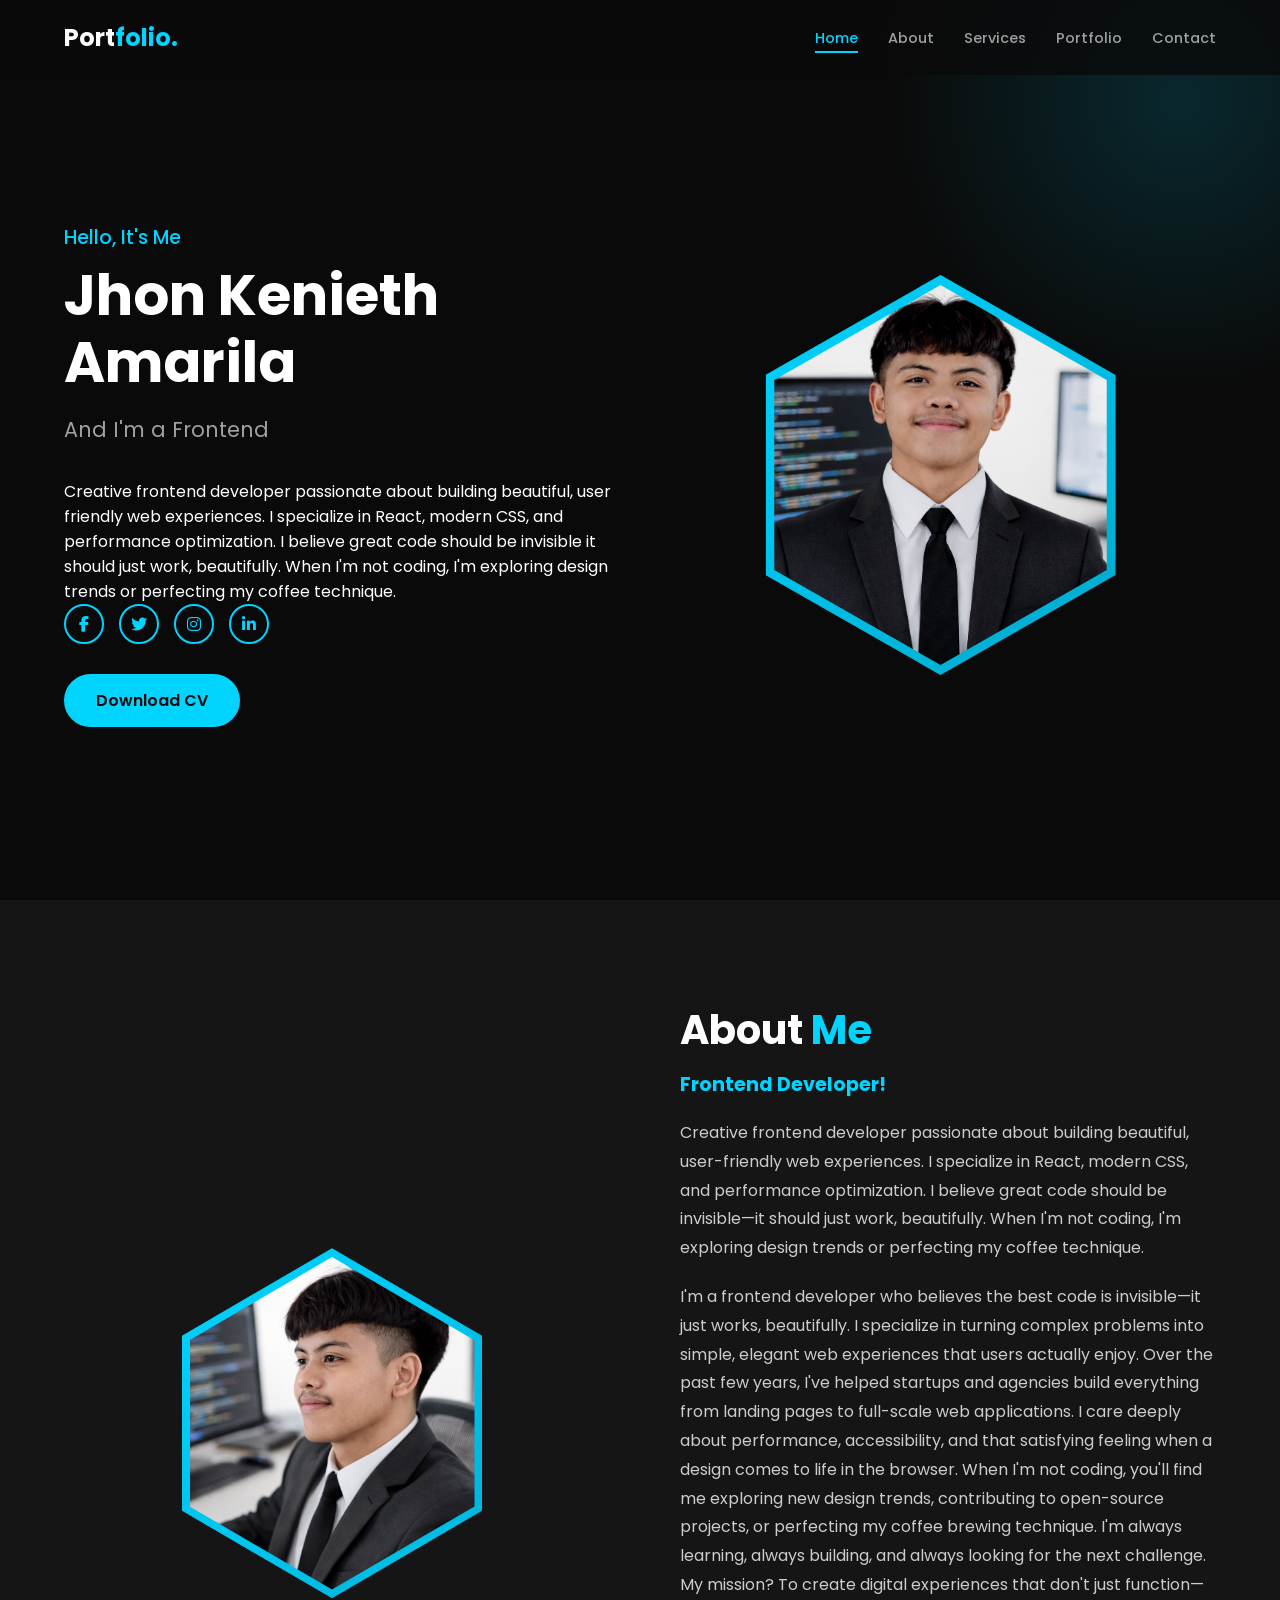
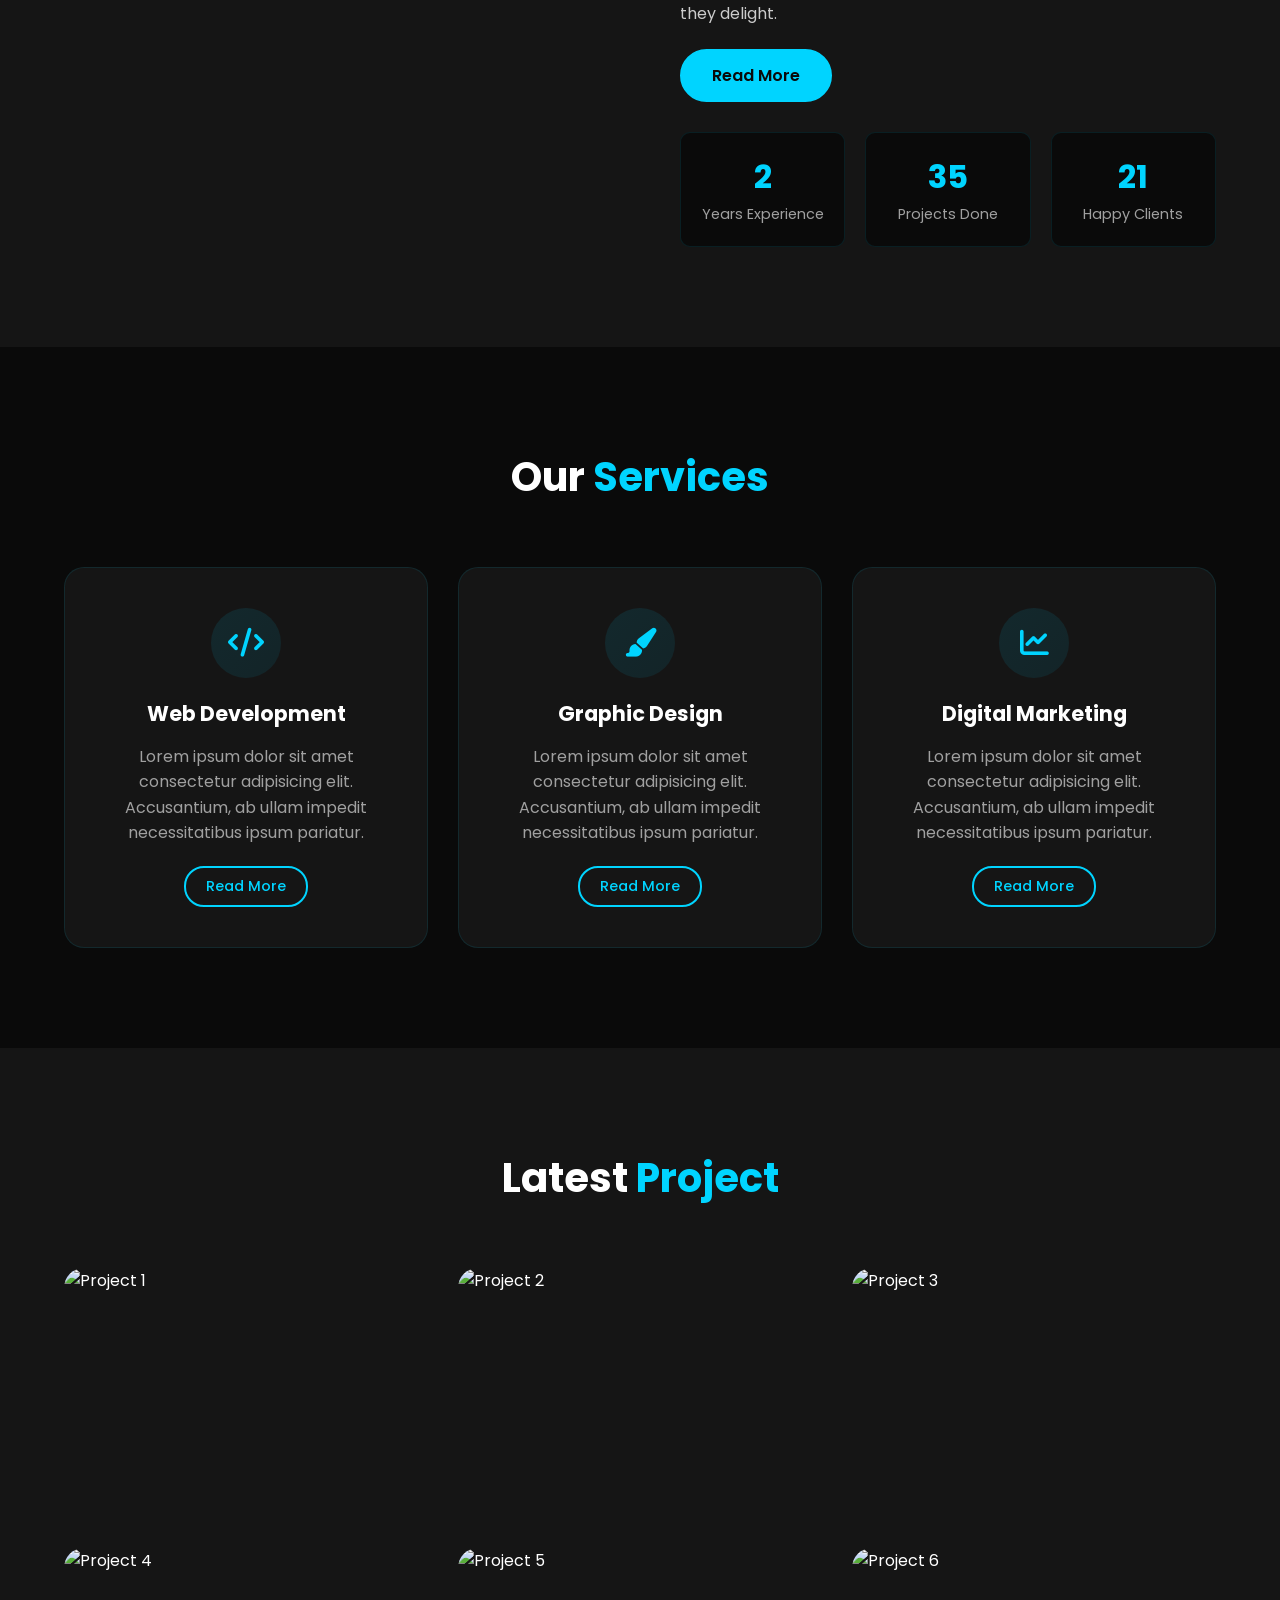
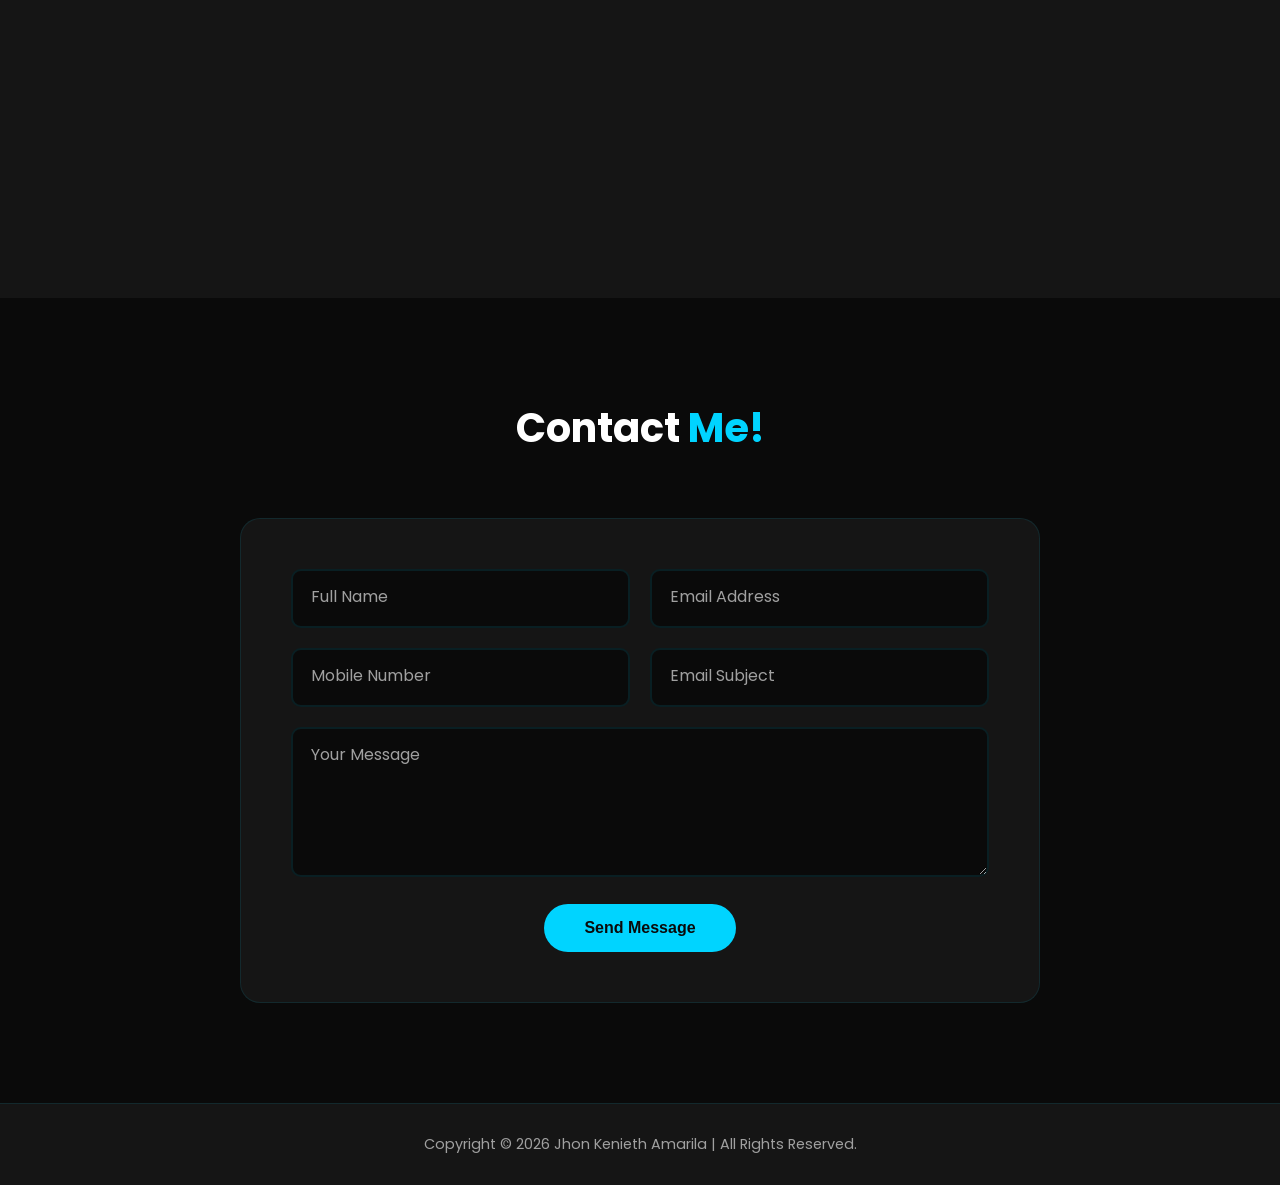
==== index.html @ b143060a "first commit" ====
<!DOCTYPE html>
<html lang="en">
<head>
    <meta charset="UTF-8">
    <meta name="viewport" content="width=device-width, initial-scale=1.0">
    <title>Portfolio - By: Jhon Kenieth Amarila</title>
    <!-- Google Fonts -->
    <link href="https://fonts.googleapis.com/css2?family=Poppins:wght@300;400;500;600;700&display=swap" rel="stylesheet">
    <!-- Font Awesome -->
    <link rel="stylesheet" href="https://cdnjs.cloudflare.com/ajax/libs/font-awesome/6.4.0/css/all.min.css">
    <!-- Custom CSS -->
    <link rel="stylesheet" href="style.css">
<base target="_blank">
</head>
<body>
    <!-- Loader -->
    <div class="loader">
        <div class="loader-circle"></div>
    </div>

    <!-- Navigation -->
    <nav id="navbar">
        <a href="#" class="logo">Port<span>folio.</span></a>
        <ul class="nav-links" id="navLinks">
            <li><a href="#home" class="active">Home</a></li>
            <li><a href="#about">About</a></li>
            <li><a href="#services">Services</a></li>
            <li><a href="#portfolio">Portfolio</a></li>
            <li><a href="#contact">Contact</a></li>
        </ul>
        <div class="menu-toggle" id="menuToggle">
            <span></span>
            <span></span>
            <span></span>
        </div>
    </nav>

    <!-- Hero Section -->
    <section class="hero" id="home">
        <div class="hero-content">
            <h3>Hello, It's Me</h3>
            <h1>Jhon Kenieth Amarila
            </h1>
            <p class="role">And I'm a <span>Frontend Developer and UI/UX Designer</span></p>
            <p></p>Creative frontend developer passionate about building beautiful, user friendly web experiences.
             I specialize in React, modern CSS, and performance optimization. I believe great code should be invisible it should just work, 
             beautifully. When I'm not coding, I'm exploring design trends or perfecting my coffee technique.
            <div class="social-links">
                <a href="https://www.facebook.com/yourkenneth.29"><i class="fab fa-facebook-f"></i></a>
                <a href="#"><i class="fab fa-twitter"></i></a>
                <a href="https://www.instagram.com/your_kenneth28?igsh=dHlzOXVjZXdkYzZk"><i class="fab fa-instagram"></i></a>
                <a href="#"><i class="fab fa-linkedin-in"></i></a>
            </div>
            <a href="cv.html" class="btn">Download CV</a>
        </div>
        <div class="hero-image">
            <div class="hexagon-container">
                <div class="hexagon-glow"></div>
                <div class="hexagon">
                    <img src="image/kenneth.png">
                </div>
            </div>
        </div>
    </section>

    <!-- About Section -->
    <section class="about" id="about">
        <div class="about-container">
            <div class="about-image">
                <div class="about-hexagon">
                    <img src="image/ken.png">
                </div>
            </div>
            <div class="about-content">
                <h2>About <span>Me</span></h2>
                <h3>Frontend Developer!</h3>
                <p>Creative frontend developer passionate about building beautiful, user-friendly web experiences. I specialize in React, modern CSS, and performance optimization. I believe great code should be invisible—it should just work,
                     beautifully. When I'm not coding, I'm exploring design trends or perfecting my coffee technique.</p>
                <p>I'm a frontend developer who believes the best code is invisible—it just works, beautifully. I specialize in turning complex problems into simple, elegant web experiences that users actually enjoy.
Over the past few years, I've helped startups and agencies build everything from landing pages to full-scale web applications. I care deeply about performance, accessibility, and that satisfying feeling when a design comes to life in the browser.
When I'm not coding, you'll find me exploring new design trends, contributing to open-source projects, or perfecting my coffee brewing technique. I'm always learning, always building, and always looking for the next challenge.
My mission? To create digital experiences that don't just function—they delight.</p>
                <a href="readmore.html" class="btn">Read More</a>
                <div class="about-stats">
                    <div class="stat-item">
                        <span class="stat-number" data-target="3">0</span>
                        <span class="stat-label">Years Experience</span>
                    </div>
                    <div class="stat-item">
                        <span class="stat-number" data-target="50">0</span>
                        <span class="stat-label">Projects Done</span>
                    </div>
                    <div class="stat-item">
                        <span class="stat-number" data-target="30">0</span>
                        <span class="stat-label">Happy Clients</span>
                    </div>
                </div>
            </div>
        </div>
    </section>

    <!-- Services Section -->
    <section class="services" id="services">
        <h2 class="section-title">Our <span>Services</span></h2>
        <div class="services-grid">
            <div class="service-card">
                <div class="service-icon">
                    <i class="fas fa-code"></i>
                </div>
                <h3>Web Development</h3>
                <p>Lorem ipsum dolor sit amet consectetur adipisicing elit. Accusantium, ab ullam impedit necessitatibus ipsum pariatur.</p>
                <a href="#" class="service-btn">Read More</a>
            </div>
            <div class="service-card">
                <div class="service-icon">
                    <i class="fas fa-paint-brush"></i>
                </div>
                <h3>Graphic Design</h3>
                <p>Lorem ipsum dolor sit amet consectetur adipisicing elit. Accusantium, ab ullam impedit necessitatibus ipsum pariatur.</p>
                <a href="#" class="service-btn">Read More</a>
            </div>
            <div class="service-card">
                <div class="service-icon">
                    <i class="fas fa-chart-line"></i>
                </div>
                <h3>Digital Marketing</h3>
                <p>Lorem ipsum dolor sit amet consectetur adipisicing elit. Accusantium, ab ullam impedit necessitatibus ipsum pariatur.</p>
                <a href="#" class="service-btn">Read More</a>
            </div>
        </div>
    </section>

    <!-- Projects Section -->
    <section class="projects" id="portfolio">
        <h2 class="section-title">Latest <span>Project</span></h2>
        <div class="projects-grid">
            <div class="project-card">
                <img src="https://images.unsplash.com/photo-1460925895917-afdab827c52f?w=600&h=400&fit=crop" alt="Project 1">
                <div class="project-overlay">
                    <h3>Web Design</h3>
                    <p>Modern Website Design</p>
                </div>
            </div>
            <div class="project-card">
                <img src="https://images.unsplash.com/photo-1551288049-bebda4e38f71?w=600&h=400&fit=crop" alt="Project 2">
                <div class="project-overlay">
                    <h3>App Development</h3>
                    <p>Mobile Application</p>
                </div>
            </div>
            <div class="project-card">
                <img src="https://images.unsplash.com/photo-1555421689-d68471e189f2?w=600&h=400&fit=crop" alt="Project 3">
                <div class="project-overlay">
                    <h3>UI/UX Design</h3>
                    <p>User Interface Design</p>
                </div>
            </div>
            <div class="project-card">
                <img src="https://images.unsplash.com/photo-1504868584819-f8e8b4b6d7e3?w=600&h=400&fit=crop" alt="Project 4">
                <div class="project-overlay">
                    <h3>Dashboard</h3>
                    <p>Analytics Dashboard</p>
                </div>
            </div>
            <div class="project-card">
                <img src="https://images.unsplash.com/photo-1551650975-87deedd944c3?w=600&h=400&fit=crop" alt="Project 5">
                <div class="project-overlay">
                    <h3>E-commerce</h3>
                    <p>Online Store Design</p>
                </div>
            </div>
            <div class="project-card">
                <img src="https://images.unsplash.com/photo-1519389950473-47ba0277781c?w=600&h=400&fit=crop" alt="Project 6">
                <div class="project-overlay">
                    <h3>Branding</h3>
                    <p>Brand Identity Design</p>
                </div>
            </div>
        </div>
    </section>

    <!-- Contact Section -->
    <section class="contact" id="contact">
        <h2 class="section-title">Contact <span>Me!</span></h2>
        <div class="contact-container">
            <form class="contact-form" id="contactForm">
                <div class="form-row">
                    <div class="form-group">
                        <input type="text" id="name" placeholder=" " required>
                        <label for="name">Full Name</label>
                    </div>
                    <div class="form-group">
                        <input type="email" id="email" placeholder=" " required>
                        <label for="email">Email Address</label>
                    </div>
                </div>
                <div class="form-row">
                    <div class="form-group">
                        <input type="tel" id="phone" placeholder=" ">
                        <label for="phone">Mobile Number</label>
                    </div>
                    <div class="form-group">
                        <input type="text" id="subject" placeholder=" ">
                        <label for="subject">Email Subject</label>
                    </div>
                </div>
                <div class="form-group">
                    <textarea id="message" placeholder=" " required></textarea>
                    <label for="message">Your Message</label>
                </div>
                <button type="submit" class="submit-btn">Send Message</button>
            </form>
        </div>
    </section>

    <!-- Footer -->
    <footer>
        <p>Copyright © 2026 Jhon Kenieth Amarila | All Rights Reserved.</p>
    </footer>

    <!-- Custom JavaScript -->
    <script src="script.js"></script>
</body>
</html>
---- style.css ----
/* Reset and Base Styles */
* {
    margin: 0;
    padding: 0;
    box-sizing: border-box;
}

:root {
    --primary: #00d4ff;
    --primary-dark: #00a8cc;
    --bg-dark: #0a0a0a;
    --bg-card: #151515;
    --bg-card-hover: #1a1a1a;
    --text-white: #ffffff;
    --text-gray: #a0a0a0;
    --text-light: #cccccc;
}

html {
    scroll-behavior: smooth;
}

body {
    font-family: 'Poppins', sans-serif;
    background: var(--bg-dark);
    color: var(--text-white);
    overflow-x: hidden;
}

/* Custom Scrollbar */
::-webkit-scrollbar {
    width: 8px;
}

::-webkit-scrollbar-track {
    background: var(--bg-dark);
}

::-webkit-scrollbar-thumb {
    background: var(--primary);
    border-radius: 4px;
}

/* Navigation */
nav {
    position: fixed;
    top: 0;
    width: 100%;
    padding: 20px 5%;
    display: flex;
    justify-content: space-between;
    align-items: center;
    z-index: 1000;
    background: rgba(10, 10, 10, 0.8);
    backdrop-filter: blur(20px);
    transition: all 0.3s ease;
}

nav.scrolled {
    padding: 15px 5%;
    background: rgba(10, 10, 10, 0.95);
}

.logo {
    font-size: 1.5rem;
    font-weight: 700;
    color: var(--text-white);
    text-decoration: none;
    opacity: 0;
    animation: slideInLeft 0.8s ease forwards;
}

.logo span {
    color: var(--primary);
}

.nav-links {
    display: flex;
    gap: 30px;
    list-style: none;
}

.nav-links li {
    opacity: 0;
    animation: slideInDown 0.8s ease forwards;
}

.nav-links li:nth-child(1) { animation-delay: 0.1s; }
.nav-links li:nth-child(2) { animation-delay: 0.2s; }
.nav-links li:nth-child(3) { animation-delay: 0.3s; }
.nav-links li:nth-child(4) { animation-delay: 0.4s; }
.nav-links li:nth-child(5) { animation-delay: 0.5s; }

.nav-links a {
    text-decoration: none;
    color: var(--text-gray);
    font-weight: 500;
    font-size: 0.9rem;
    transition: all 0.3s ease;
    position: relative;
}

.nav-links a:hover,
.nav-links a.active {
    color: var(--primary);
}

.nav-links a::after {
    content: '';
    position: absolute;
    bottom: -5px;
    left: 0;
    width: 0;
    height: 2px;
    background: var(--primary);
    transition: width 0.3s ease;
}

.nav-links a:hover::after,
.nav-links a.active::after {
    width: 100%;
}

/* Hero Section */
.hero {
    min-height: 100vh;
    display: grid;
    grid-template-columns: 1fr 1fr;
    align-items: center;
    padding: 100px 5% 50px;
    gap: 50px;
    position: relative;
    overflow: hidden;
}

.hero::before {
    content: '';
    position: absolute;
    width: 600px;
    height: 600px;
    background: radial-gradient(circle, rgba(0, 212, 255, 0.15) 0%, transparent 70%);
    top: -200px;
    right: -200px;
    border-radius: 50%;
    animation: pulse 4s ease-in-out infinite;
}

.hero-content {
    z-index: 1;
}

.hero-content h3 {
    color: var(--primary);
    font-size: 1.2rem;
    font-weight: 500;
    margin-bottom: 10px;
    opacity: 0;
    animation: slideInLeft 0.8s ease forwards 0.2s;
}

.hero-content h1 {
    font-size: 3.5rem;
    font-weight: 700;
    line-height: 1.2;
    margin-bottom: 15px;
    opacity: 0;
    animation: slideInLeft 0.8s ease forwards 0.4s;
}

.hero-content h1 span {
    color: var(--primary);
}

.hero-content .role {
    font-size: 1.3rem;
    color: var(--text-gray);
    margin-bottom: 20px;
    opacity: 0;
    animation: slideInLeft 0.8s ease forwards 0.6s;
}

.hero-content p {
    color: var(--text-light);
    line-height: 1.8;
    margin-bottom: 30px;
    max-width: 500px;
    opacity: 0;
    animation: slideInLeft 0.8s ease forwards 0.8s;
}

.social-links {
    display: flex;
    gap: 15px;
    margin-bottom: 30px;
    opacity: 0;
    animation: slideInLeft 0.8s ease forwards 1s;
}

.social-links a {
    width: 40px;
    height: 40px;
    border: 2px solid var(--primary);
    border-radius: 50%;
    display: flex;
    align-items: center;
    justify-content: center;
    color: var(--primary);
    text-decoration: none;
    transition: all 0.3s ease;
}

.social-links a:hover {
    background: var(--primary);
    color: var(--bg-dark);
    transform: translateY(-5px);
    box-shadow: 0 10px 30px rgba(0, 212, 255, 0.3);
}

.btn {
    display: inline-block;
    padding: 12px 30px;
    background: var(--primary);
    color: var(--bg-dark);
    text-decoration: none;
    border-radius: 30px;
    font-weight: 600;
    transition: all 0.3s ease;
    border: 2px solid var(--primary);
    opacity: 0;
    animation: slideInLeft 0.8s ease forwards 1.2s;
}

.btn:hover {
    background: transparent;
    color: var(--primary);
    transform: translateY(-3px);
    box-shadow: 0 10px 30px rgba(0, 212, 255, 0.3);
}

.hero-image {
    position: relative;
    display: flex;
    justify-content: center;
    align-items: center;
    opacity: 0;
    animation: slideInRight 0.8s ease forwards 0.5s;
}

.hexagon-container {
    position: relative;
    width: 350px;
    height: 400px;
}

.hexagon {
    width: 100%;
    height: 100%;
    background: linear-gradient(135deg, var(--primary) 0%, var(--primary-dark) 100%);
    clip-path: polygon(50% 0%, 100% 25%, 100% 75%, 50% 100%, 0% 75%, 0% 25%);
    display: flex;
    align-items: center;
    justify-content: center;
    position: relative;
    animation: float 6s ease-in-out infinite;
}

.hexagon img {
    width: 95%;
    height: 95%;
    object-fit: cover;
    clip-path: polygon(50% 0%, 100% 25%, 100% 75%, 50% 100%, 0% 75%, 0% 25%);
    filter: brightness(0.9) contrast(1.1);
}

.hexagon-glow {
    position: absolute;
    width: 100%;
    height: 100%;
    background: var(--primary);
    clip-path: polygon(50% 0%, 100% 25%, 100% 75%, 50% 100%, 0% 75%, 0% 25%);
    filter: blur(30px);
    opacity: 0.5;
    animation: glow 3s ease-in-out infinite alternate;
}

/* About Section */
.about {
    padding: 100px 5%;
    background: var(--bg-card);
    position: relative;
}

.about-container {
    display: grid;
    grid-template-columns: 1fr 1fr;
    gap: 80px;
    align-items: center;
    max-width: 1200px;
    margin: 0 auto;
}

.about-image {
    position: relative;
    opacity: 0;
    transform: translateX(-50px);
    transition: all 0.8s ease;
}

.about-image.visible {
    opacity: 1;
    transform: translateX(0);
}

.about-hexagon {
    width: 300px;
    height: 350px;
    background: linear-gradient(135deg, var(--primary) 0%, var(--primary-dark) 100%);
    clip-path: polygon(50% 0%, 100% 25%, 100% 75%, 50% 100%, 0% 75%, 0% 25%);
    display: flex;
    align-items: center;
    justify-content: center;
    margin: 0 auto;
    position: relative;
}

.about-hexagon::before {
    content: '';
    position: absolute;
    width: 100%;
    height: 100%;
    background: var(--primary);
    clip-path: polygon(50% 0%, 100% 25%, 100% 75%, 50% 100%, 0% 75%, 0% 25%);
    filter: blur(20px);
    opacity: 0.4;
}

.about-hexagon img {
    width: 95%;
    height: 95%;
    object-fit: cover;
    clip-path: polygon(50% 0%, 100% 25%, 100% 75%, 50% 100%, 0% 75%, 0% 25%);
    position: relative;
    z-index: 1;
}

.about-content {
    opacity: 0;
    transform: translateX(50px);
    transition: all 0.8s ease;
}

.about-content.visible {
    opacity: 1;
    transform: translateX(0);
}

.about-content h2 {
    font-size: 2.5rem;
    margin-bottom: 10px;
}

.about-content h2 span {
    color: var(--primary);
}

.about-content h3 {
    color: var(--primary);
    font-size: 1.2rem;
    margin-bottom: 20px;
}

.about-content p {
    color: var(--text-light);
    line-height: 1.8;
    margin-bottom: 20px;
}

.about-stats {
    display: grid;
    grid-template-columns: repeat(3, 1fr);
    gap: 20px;
    margin-top: 30px;
}

.stat-item {
    text-align: center;
    padding: 20px;
    background: var(--bg-dark);
    border-radius: 10px;
    border: 1px solid rgba(0, 212, 255, 0.1);
    transition: all 0.3s ease;
}

.stat-item:hover {
    border-color: var(--primary);
    transform: translateY(-5px);
}

.stat-number {
    font-size: 2rem;
    font-weight: 700;
    color: var(--primary);
    display: block;
}

.stat-label {
    font-size: 0.9rem;
    color: var(--text-gray);
}

/* Services Section */
.services {
    padding: 100px 5%;
    background: var(--bg-dark);
}

.section-title {
    text-align: center;
    font-size: 2.5rem;
    margin-bottom: 60px;
    opacity: 0;
    transform: translateY(30px);
    transition: all 0.8s ease;
}

.section-title.visible {
    opacity: 1;
    transform: translateY(0);
}

.section-title span {
    color: var(--primary);
}

.services-grid {
    display: grid;
    grid-template-columns: repeat(auto-fit, minmax(300px, 1fr));
    gap: 30px;
    max-width: 1200px;
    margin: 0 auto;
}

.service-card {
    background: var(--bg-card);
    padding: 40px 30px;
    border-radius: 20px;
    text-align: center;
    border: 1px solid rgba(0, 212, 255, 0.1);
    transition: all 0.4s ease;
    opacity: 0;
    transform: translateY(50px);
}

.service-card.visible {
    opacity: 1;
    transform: translateY(0);
}

.service-card:hover {
    border-color: var(--primary);
    transform: translateY(-10px);
    box-shadow: 0 20px 40px rgba(0, 212, 255, 0.1);
}

.service-icon {
    width: 70px;
    height: 70px;
    background: linear-gradient(135deg, rgba(0, 212, 255, 0.1) 0%, rgba(0, 168, 204, 0.1) 100%);
    border-radius: 50%;
    display: flex;
    align-items: center;
    justify-content: center;
    margin: 0 auto 20px;
    font-size: 1.8rem;
    color: var(--primary);
    transition: all 0.3s ease;
}

.service-card:hover .service-icon {
    background: var(--primary);
    color: var(--bg-dark);
    transform: rotate(360deg);
}

.service-card h3 {
    font-size: 1.3rem;
    margin-bottom: 15px;
}

.service-card p {
    color: var(--text-gray);
    line-height: 1.6;
    margin-bottom: 20px;
}

.service-btn {
    display: inline-block;
    padding: 8px 20px;
    background: transparent;
    border: 2px solid var(--primary);
    color: var(--primary);
    text-decoration: none;
    border-radius: 20px;
    font-size: 0.9rem;
    font-weight: 500;
    transition: all 0.3s ease;
}

.service-btn:hover {
    background: var(--primary);
    color: var(--bg-dark);
}

/* Projects Section */
.projects {
    padding: 100px 5%;
    background: var(--bg-card);
}

.projects-grid {
    display: grid;
    grid-template-columns: repeat(auto-fit, minmax(350px, 1fr));
    gap: 30px;
    max-width: 1200px;
    margin: 0 auto;
}

.project-card {
    position: relative;
    border-radius: 20px;
    overflow: hidden;
    height: 250px;
    opacity: 0;
    transform: scale(0.9);
    transition: all 0.5s ease;
}

.project-card.visible {
    opacity: 1;
    transform: scale(1);
}

.project-card img {
    width: 100%;
    height: 100%;
    object-fit: cover;
    transition: all 0.5s ease;
}

.project-overlay {
    position: absolute;
    top: 0;
    left: 0;
    width: 100%;
    height: 100%;
    background: linear-gradient(to top, rgba(0, 0, 0, 0.9) 0%, transparent 100%);
    display: flex;
    flex-direction: column;
    justify-content: flex-end;
    padding: 30px;
    opacity: 0;
    transition: all 0.3s ease;
}

.project-card:hover .project-overlay {
    opacity: 1;
}

.project-card:hover img {
    transform: scale(1.1);
}

.project-overlay h3 {
    font-size: 1.3rem;
    margin-bottom: 10px;
    transform: translateY(20px);
    transition: all 0.3s ease;
}

.project-overlay p {
    color: var(--text-gray);
    transform: translateY(20px);
    transition: all 0.3s ease 0.1s;
}

.project-card:hover .project-overlay h3,
.project-card:hover .project-overlay p {
    transform: translateY(0);
}

/* Contact Section */
.contact {
    padding: 100px 5%;
    background: var(--bg-dark);
}

.contact-container {
    max-width: 800px;
    margin: 0 auto;
    background: var(--bg-card);
    padding: 50px;
    border-radius: 20px;
    border: 1px solid rgba(0, 212, 255, 0.1);
    opacity: 0;
    transform: translateY(50px);
    transition: all 0.8s ease;
}

.contact-container.visible {
    opacity: 1;
    transform: translateY(0);
}

.contact-form {
    display: grid;
    gap: 20px;
}

.form-row {
    display: grid;
    grid-template-columns: 1fr 1fr;
    gap: 20px;
}

.form-group {
    position: relative;
}

.form-group input,
.form-group textarea {
    width: 100%;
    padding: 15px 20px;
    background: var(--bg-dark);
    border: 2px solid rgba(0, 212, 255, 0.1);
    border-radius: 10px;
    color: var(--text-white);
    font-family: 'Poppins', sans-serif;
    font-size: 1rem;
    transition: all 0.3s ease;
    outline: none;
}

.form-group textarea {
    resize: vertical;
    min-height: 150px;
}

.form-group input:focus,
.form-group textarea:focus {
    border-color: var(--primary);
    box-shadow: 0 0 20px rgba(0, 212, 255, 0.1);
}

.form-group label {
    position: absolute;
    left: 20px;
    top: 15px;
    color: var(--text-gray);
    pointer-events: none;
    transition: all 0.3s ease;
}

.form-group input:focus + label,
.form-group input:not(:placeholder-shown) + label,
.form-group textarea:focus + label,
.form-group textarea:not(:placeholder-shown) + label {
    top: -10px;
    left: 15px;
    font-size: 0.8rem;
    background: var(--bg-card);
    padding: 0 5px;
    color: var(--primary);
}

.submit-btn {
    padding: 15px 40px;
    background: var(--primary);
    color: var(--bg-dark);
    border: none;
    border-radius: 30px;
    font-size: 1rem;
    font-weight: 600;
    cursor: pointer;
    transition: all 0.3s ease;
    justify-self: center;
}

.submit-btn:hover {
    transform: translateY(-3px);
    box-shadow: 0 10px 30px rgba(0, 212, 255, 0.3);
}

/* Footer */
footer {
    padding: 30px 5%;
    background: var(--bg-card);
    text-align: center;
    border-top: 1px solid rgba(0, 212, 255, 0.1);
}

footer p {
    color: var(--text-gray);
    font-size: 0.9rem;
}

/* Animations */
@keyframes slideInLeft {
    from {
        opacity: 0;
        transform: translateX(-50px);
    }
    to {
        opacity: 1;
        transform: translateX(0);
    }
}

@keyframes slideInRight {
    from {
        opacity: 0;
        transform: translateX(50px);
    }
    to {
        opacity: 1;
        transform: translateX(0);
    }
}

@keyframes slideInDown {
    from {
        opacity: 0;
        transform: translateY(-30px);
    }
    to {
        opacity: 1;
        transform: translateY(0);
    }
}

@keyframes float {
    0%, 100% {
        transform: translateY(0);
    }
    50% {
        transform: translateY(-20px);
    }
}

@keyframes glow {
    from {
        opacity: 0.3;
        filter: blur(20px);
    }
    to {
        opacity: 0.6;
        filter: blur(40px);
    }
}

@keyframes pulse {
    0%, 100% {
        transform: scale(1);
        opacity: 0.5;
    }
    50% {
        transform: scale(1.1);
        opacity: 0.3;
    }
}

/* Loading Animation */
.loader {
    position: fixed;
    top: 0;
    left: 0;
    width: 100%;
    height: 100%;
    background: var(--bg-dark);
    display: flex;
    justify-content: center;
    align-items: center;
    z-index: 9999;
    transition: all 0.5s ease;
}

.loader.hidden {
    opacity: 0;
    pointer-events: none;
}

.loader-circle {
    width: 50px;
    height: 50px;
    border: 3px solid rgba(0, 212, 255, 0.1);
    border-top-color: var(--primary);
    border-radius: 50%;
    animation: spin 1s linear infinite;
}

@keyframes spin {
    to {
        transform: rotate(360deg);
    }
}

/* Mobile Menu */
.menu-toggle {
    display: none;
    flex-direction: column;
    gap: 5px;
    cursor: pointer;
    z-index: 1001;
}

.menu-toggle span {
    width: 25px;
    height: 3px;
    background: var(--primary);
    transition: all 0.3s ease;
}

/* Responsive */
@media (max-width: 968px) {
    .hero {
        grid-template-columns: 1fr;
        text-align: center;
        padding-top: 120px;
    }

    .hero-content p {
        margin: 0 auto 30px;
    }

    .social-links {
        justify-content: center;
    }

    .hexagon-container {
        width: 280px;
        height: 320px;
    }

    .about-container {
        grid-template-columns: 1fr;
        gap: 50px;
    }

    .about-image {
        order: -1;
    }

    .about-content {
        text-align: center;
    }

    .form-row {
        grid-template-columns: 1fr;
    }
}

@media (max-width: 768px) {
    .menu-toggle {
        display: flex;
    }

    .nav-links {
        position: fixed;
        top: 0;
        right: -100%;
        width: 70%;
        height: 100vh;
        background: var(--bg-card);
        flex-direction: column;
        justify-content: center;
        align-items: center;
        transition: all 0.5s ease;
    }

    .nav-links.active {
        right: 0;
    }

    .hero-content h1 {
        font-size: 2.5rem;
    }

    .section-title {
        font-size: 2rem;
    }

    .projects-grid {
        grid-template-columns: 1fr;
    }

    .contact-container {
        padding: 30px;
    }
}
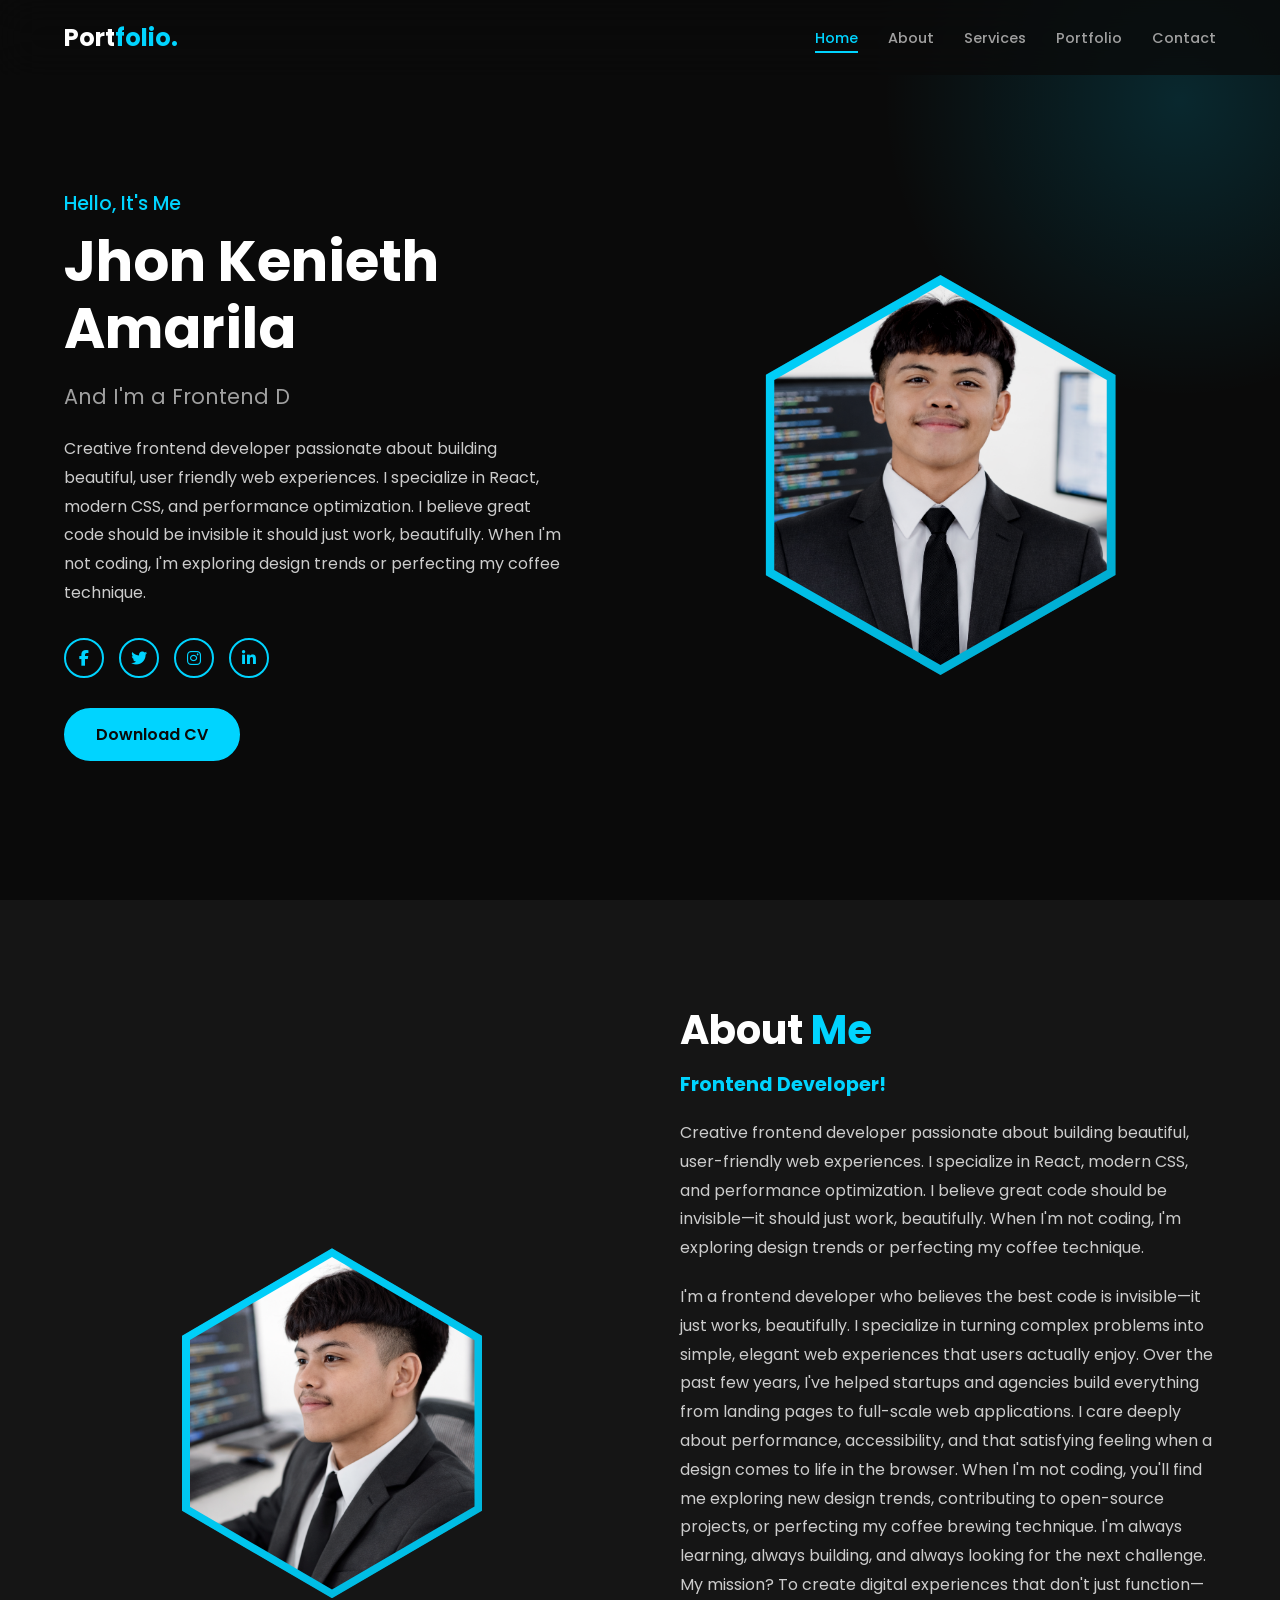
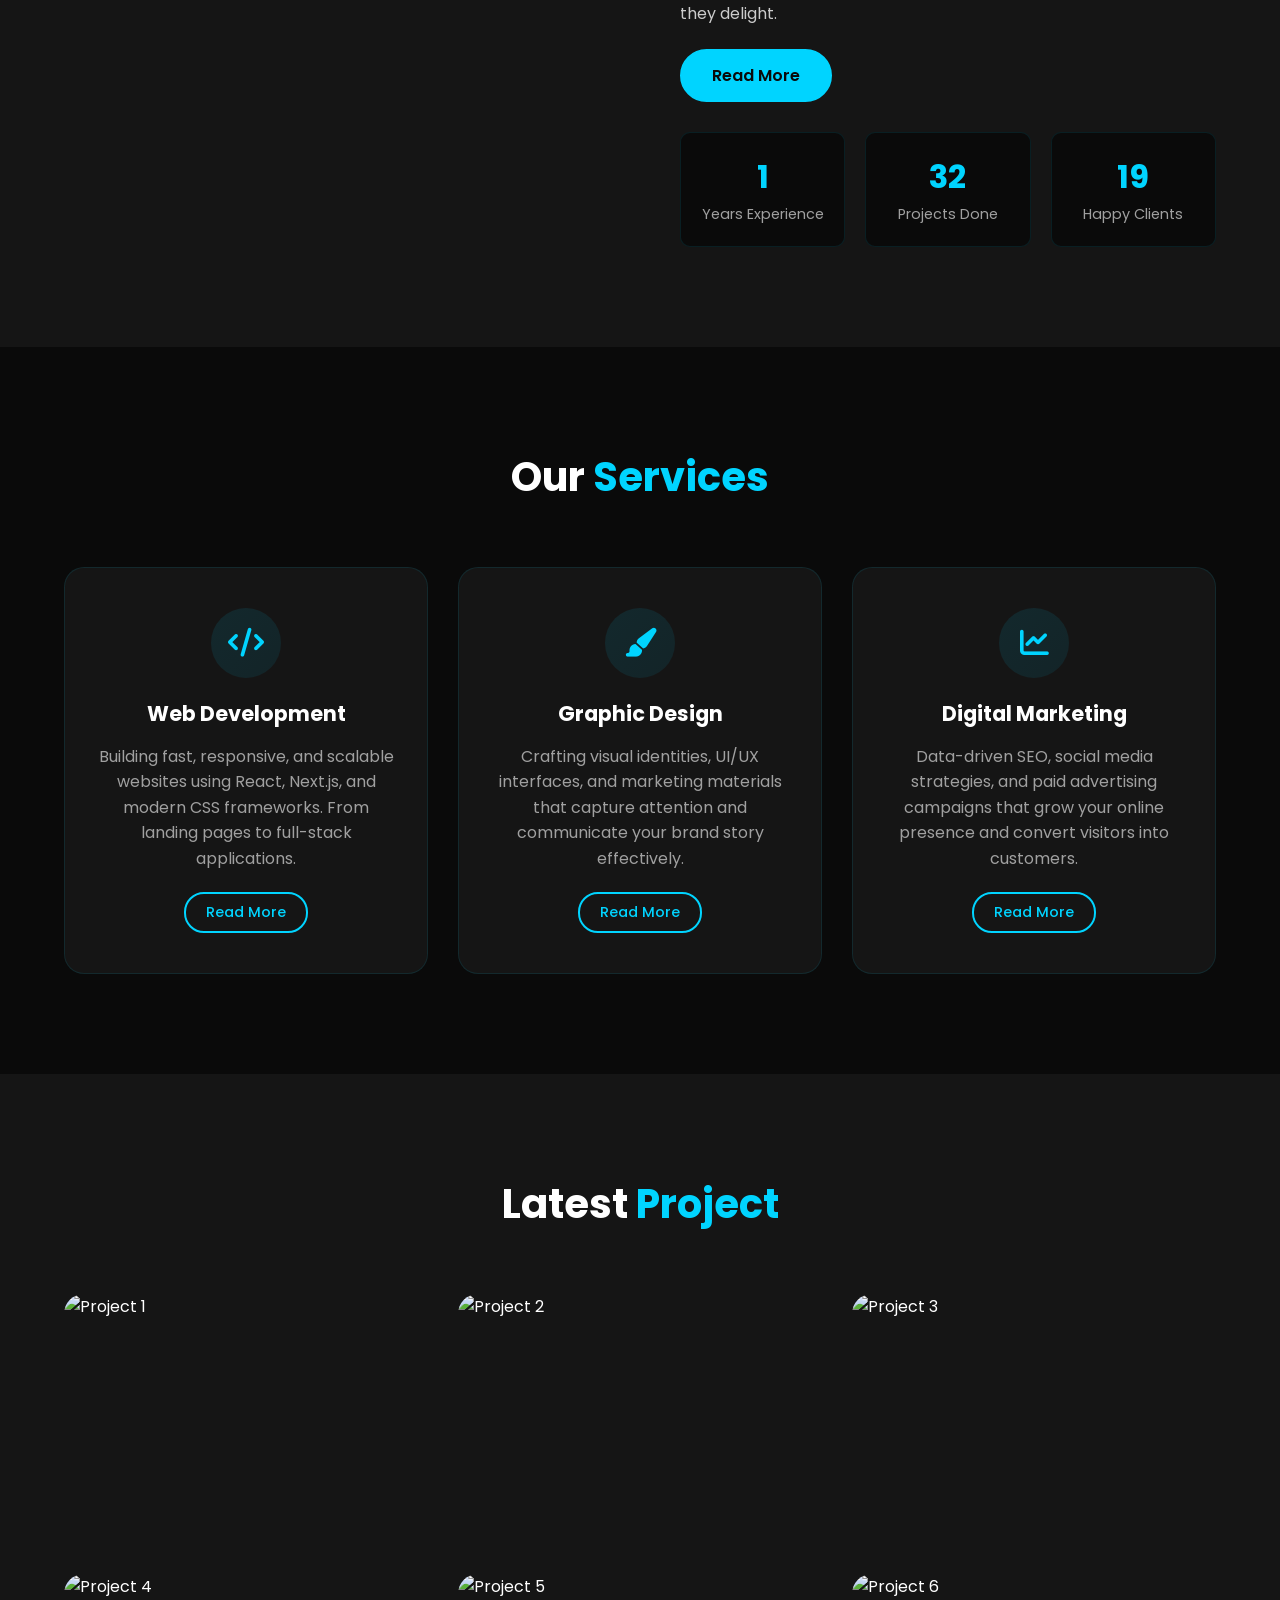
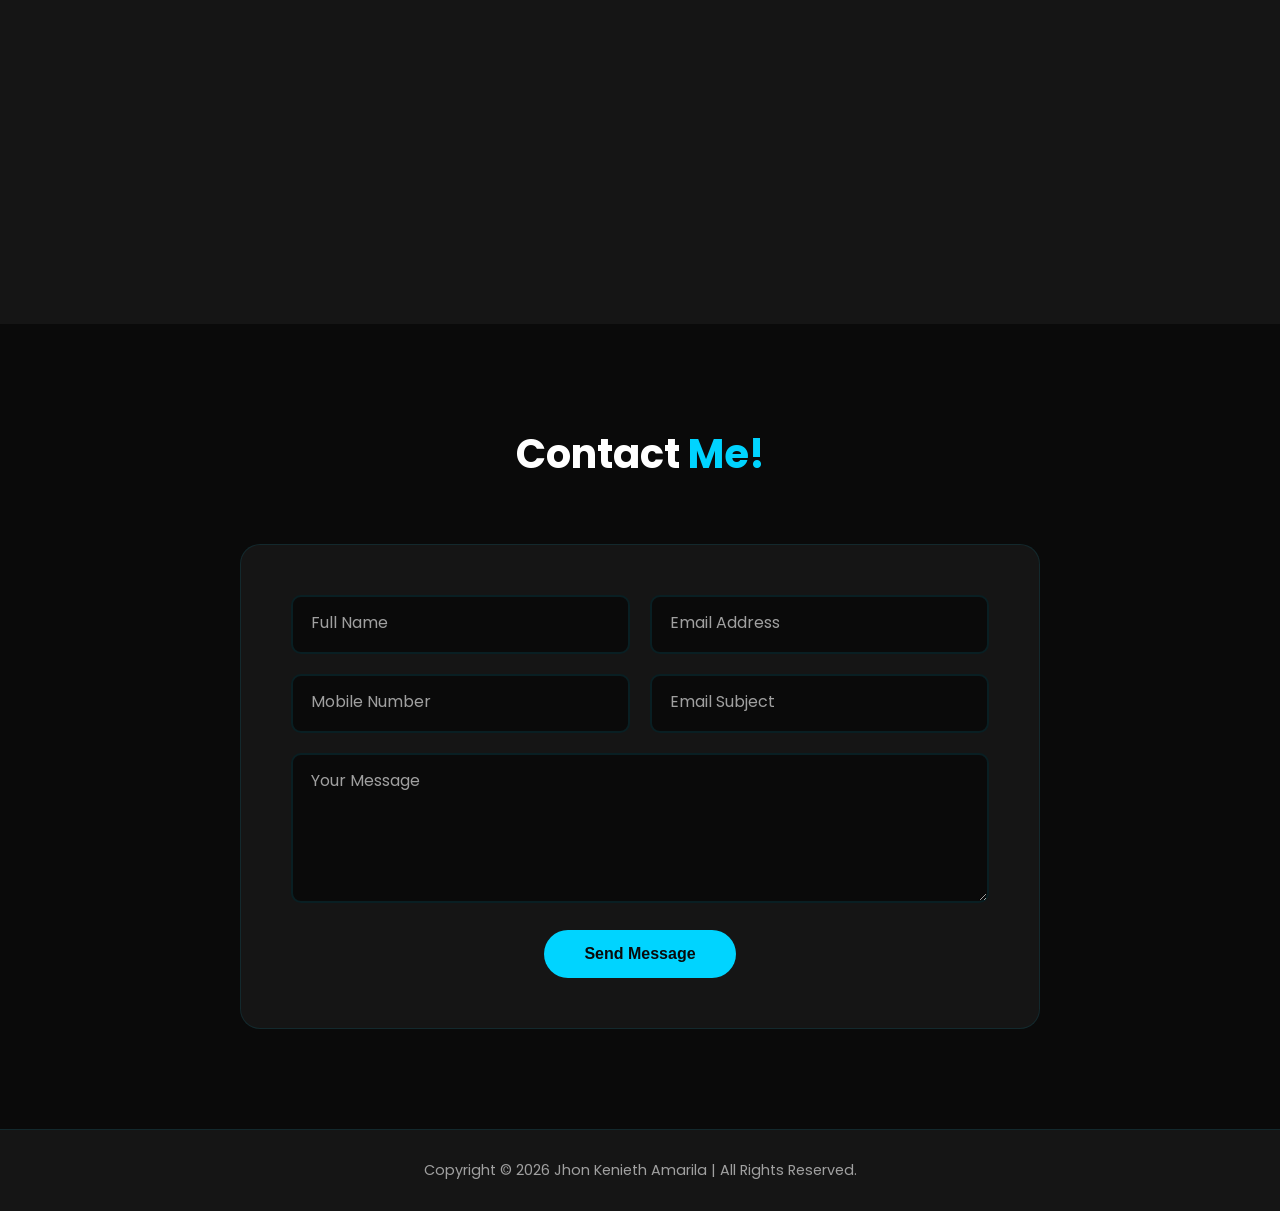
==== commit 32b75d2d: "four commit" ====
--- a/index.html
+++ b/index.html
@@ -3,14 +3,16 @@
 <head>
     <meta charset="UTF-8">
     <meta name="viewport" content="width=device-width, initial-scale=1.0">
+    <meta name="description" content="Portfolio of Jhon Kenieth Amarila, a Frontend Developer and UI/UX Designer specializing in React, modern CSS, and performance optimization.">
     <title>Portfolio - By: Jhon Kenieth Amarila</title>
     <!-- Google Fonts -->
     <link href="https://fonts.googleapis.com/css2?family=Poppins:wght@300;400;500;600;700&display=swap" rel="stylesheet">
     <!-- Font Awesome -->
     <link rel="stylesheet" href="https://cdnjs.cloudflare.com/ajax/libs/font-awesome/6.4.0/css/all.min.css">
+    <!-- Favicon -->
+    <link rel="icon" href="data:image/svg+xml,%3Csvg xmlns='http://www.w3.org/2000/svg' viewBox='0 0 100 100'%3E%3Ctext y='.9em' font-size='90'%3E%F0%9F%91%A8%F0%9F%92%BB%3C/text%3E%3C/svg%3E">
     <!-- Custom CSS -->
     <link rel="stylesheet" href="style.css">
-<base target="_blank">
 </head>
 <body>
     <!-- Loader -->
@@ -42,13 +44,13 @@
             <h1>Jhon Kenieth Amarila
             </h1>
             <p class="role">And I'm a <span>Frontend Developer and UI/UX Designer</span></p>
-            <p></p>Creative frontend developer passionate about building beautiful, user friendly web experiences.
-             I specialize in React, modern CSS, and performance optimization. I believe great code should be invisible it should just work, 
-             beautifully. When I'm not coding, I'm exploring design trends or perfecting my coffee technique.
+            <p>Creative frontend developer passionate about building beautiful, user friendly web experiences.
+             I specialize in React, modern CSS, and performance optimization. I believe great code should be invisible it should just work,
+             beautifully. When I'm not coding, I'm exploring design trends or perfecting my coffee technique.</p>
             <div class="social-links">
-                <a href="https://www.facebook.com/yourkenneth.29"><i class="fab fa-facebook-f"></i></a>
+                <a href="https://www.facebook.com/yourkenneth.29" target="_blank" rel="noopener noreferrer"><i class="fab fa-facebook-f"></i></a>
                 <a href="#"><i class="fab fa-twitter"></i></a>
-                <a href="https://www.instagram.com/your_kenneth28?igsh=dHlzOXVjZXdkYzZk"><i class="fab fa-instagram"></i></a>
+                <a href="https://www.instagram.com/your_kenneth28?igsh=dHlzOXVjZXdkYzZk" target="_blank" rel="noopener noreferrer"><i class="fab fa-instagram"></i></a>
                 <a href="#"><i class="fab fa-linkedin-in"></i></a>
             </div>
             <a href="cv.html" class="btn">Download CV</a>
@@ -57,7 +59,7 @@
             <div class="hexagon-container">
                 <div class="hexagon-glow"></div>
                 <div class="hexagon">
-                    <img src="image/kenneth.png">
+                    <img src="image/kenneth.png" alt="Jhon Kenieth Amarila">
                 </div>
             </div>
         </div>
@@ -68,7 +70,7 @@
         <div class="about-container">
             <div class="about-image">
                 <div class="about-hexagon">
-                    <img src="image/ken.png">
+                    <img src="image/ken.png" alt="About Me">
                 </div>
             </div>
             <div class="about-content">
@@ -108,24 +110,24 @@
                     <i class="fas fa-code"></i>
                 </div>
                 <h3>Web Development</h3>
-                <p>Lorem ipsum dolor sit amet consectetur adipisicing elit. Accusantium, ab ullam impedit necessitatibus ipsum pariatur.</p>
-                <a href="#" class="service-btn">Read More</a>
+                <p>Building fast, responsive, and scalable websites using React, Next.js, and modern CSS frameworks. From landing pages to full-stack applications.</p>
+                <a href="services-web.html" class="service-btn">Read More</a>
             </div>
             <div class="service-card">
                 <div class="service-icon">
                     <i class="fas fa-paint-brush"></i>
                 </div>
                 <h3>Graphic Design</h3>
-                <p>Lorem ipsum dolor sit amet consectetur adipisicing elit. Accusantium, ab ullam impedit necessitatibus ipsum pariatur.</p>
-                <a href="#" class="service-btn">Read More</a>
+                <p>Crafting visual identities, UI/UX interfaces, and marketing materials that capture attention and communicate your brand story effectively.</p>
+                <a href="services-design.html" class="service-btn">Read More</a>
             </div>
             <div class="service-card">
                 <div class="service-icon">
                     <i class="fas fa-chart-line"></i>
                 </div>
                 <h3>Digital Marketing</h3>
-                <p>Lorem ipsum dolor sit amet consectetur adipisicing elit. Accusantium, ab ullam impedit necessitatibus ipsum pariatur.</p>
-                <a href="#" class="service-btn">Read More</a>
+                <p>Data-driven SEO, social media strategies, and paid advertising campaigns that grow your online presence and convert visitors into customers.</p>
+                <a href="services-marketing.html" class="service-btn">Read More</a>
             </div>
         </div>
     </section>
